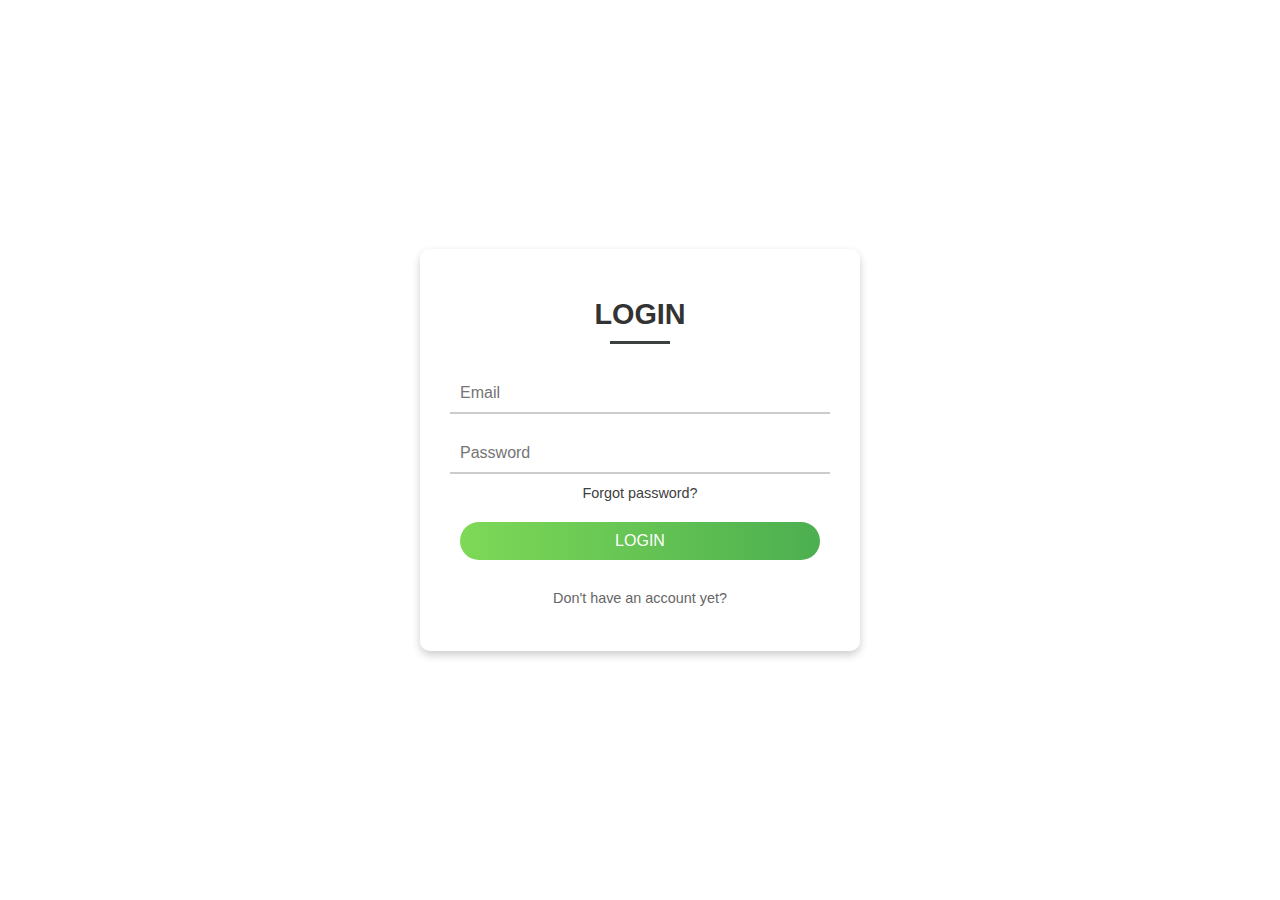
==== FormLogin.html @ d4ec2269 "Add files via upload" ====
<!DOCTYPE html>
<html lang="en">
<head>
    <meta charset="UTF-8">
    <meta name="viewport" content="width=device-width, initial-scale=1.0">
    <title>Login Form</title>
    <style>
        /* Mengatur latar belakang halaman */
        body {
            margin: 0;
            padding: 0;
            font-family: Arial, sans-serif;
            background-image: url('gambar/p1.png'); /* Pastikan path file gambar benar */
            background-size: cover;
            background-position: center;
            background-repeat: no-repeat;
            height: 100vh;
            display: flex;
            justify-content: center;
            align-items: center;
        }

        /* Container form login */
        .login-container {
            background: rgba(255, 255, 255, 0.5); /* Warna putih transparan */
            width: 400px;
            padding: 30px 20px;
            border-radius: 10px;
            box-shadow: 0 4px 8px rgba(0, 0, 0, 0.2); /* Bayangan */
            text-align: center;
        }

        /* Judul login */
        .login-container h1 {
            font-size: 1.8rem;
            margin-bottom: 20px;
            position: relative;
            color: #333;
        }

        .login-container h1::after {
            content: '';
            display: block;
            width: 60px;
            height: 3px;
            background: #3d413e;
            margin: 10px auto 0;
        }

        /* Input form */
        .login-container input {
            width: 90%;
            padding: 10px;
            margin: 10px 0;
            border: none;
            border-bottom: 2px solid #ccc;
            outline: none;
            font-size: 1rem;
            transition: 0.3s;
        }

        .login-container input:focus {
            border-bottom: 2px solid #768079;
        }

        /* Link tambahan */
        .login-container a {
            text-decoration: none;
            font-size: 0.9rem;
            color: #3d413e;
            transition: 0.3s;
        }

        .login-container a:hover {
            color: #768079;
        }

        /* Tombol login */
        .login-container button {
            background: linear-gradient(to right, #7ed957, #4caf50);
            border: none;
            color: #fff;
            padding: 10px 20px;
            font-size: 1rem;
            border-radius: 25px;
            cursor: pointer;
            transition: 0.3s;
            width: 90%;
            margin: 20px 0;
        }

        .login-container button:hover {
            background: linear-gradient(to right, #6dc94e, #3ba344);
            box-shadow: 0 4px 8px rgba(0, 0, 0, 0.3);
        }

        /* Teks bawah form */
        .login-container p {
            font-size: 0.9rem;
            color: #666;
            margin-top: 10px;
        }
    </style>
</head>
<body>
    <div class="login-container">
        <h1>LOGIN</h1>
        <form>
            <input type="email" placeholder="Email" required>
            <input type="password" placeholder="Password" required>
            <a href="#">Forgot password?</a>
            <button type="submit">LOGIN</button>
        </form>
        <p>Don't have an account yet?</p>
    </div>
</body>
</html>
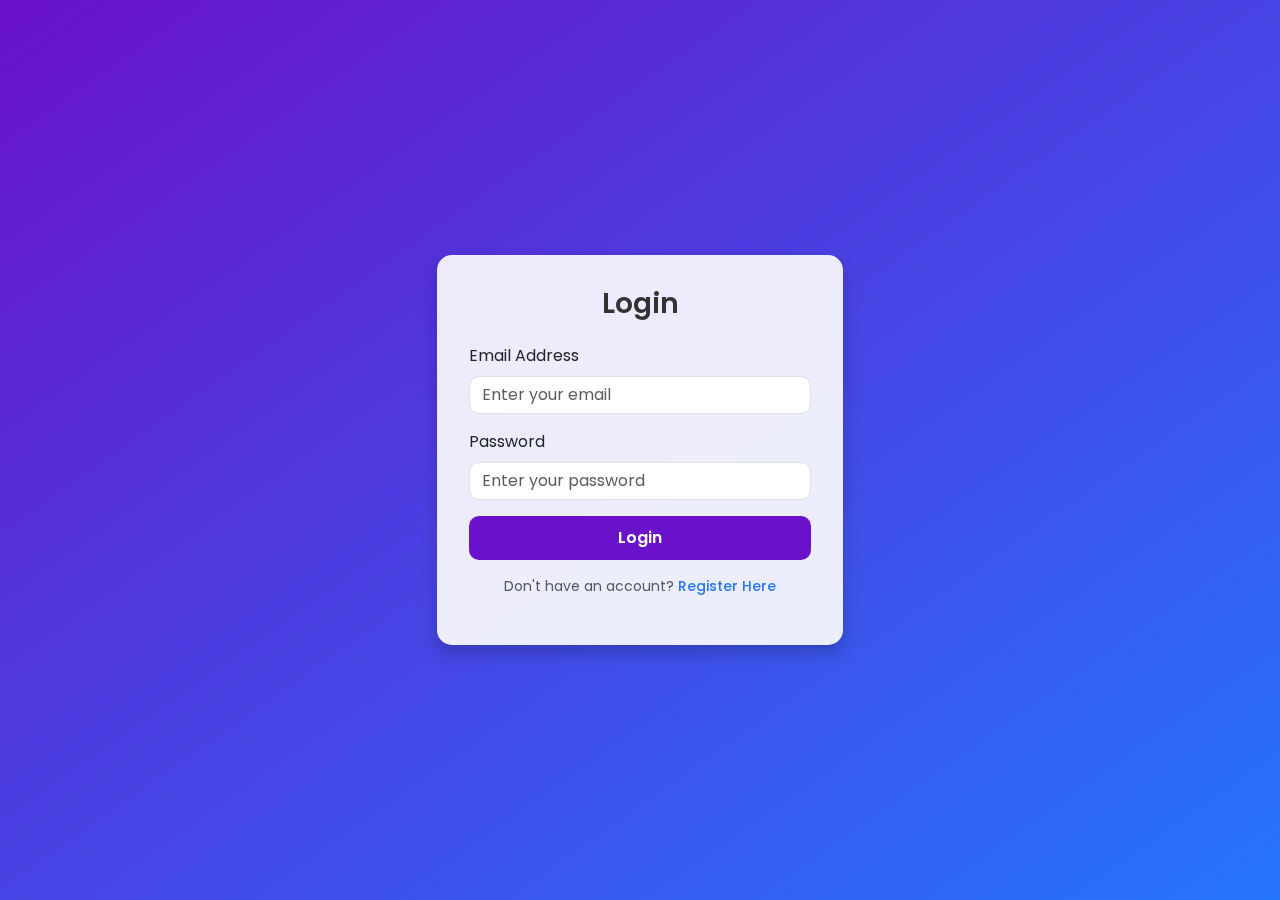
==== commit 295812af: "testing" ====
--- a/FormLogin.html
+++ b/FormLogin.html
@@ -4,114 +4,94 @@
     <meta charset="UTF-8">
     <meta name="viewport" content="width=device-width, initial-scale=1.0">
     <title>Login Form</title>
+    <link rel="stylesheet" href="https://cdnjs.cloudflare.com/ajax/libs/bootstrap/5.3.0/css/bootstrap.min.css">
+    <link href="https://fonts.googleapis.com/css2?family=Poppins:wght@300;400;600&display=swap" rel="stylesheet">
     <style>
-        /* Mengatur latar belakang halaman */
-        body {
+        /* General Styles */
+        body, html {
+            height: 100%;
             margin: 0;
-            padding: 0;
-            font-family: Arial, sans-serif;
-            background-image: url('gambar/p1.png'); /* Pastikan path file gambar benar */
-            background-size: cover;
-            background-position: center;
-            background-repeat: no-repeat;
-            height: 100vh;
+            font-family: 'Poppins', sans-serif;
+        }
+
+        /* Background Styling */
+        .background {
+            background: linear-gradient(to bottom right, #6a11cb, #2575fc);
+            height: 100%;
             display: flex;
             justify-content: center;
             align-items: center;
         }
 
-        /* Container form login */
-        .login-container {
-            background: rgba(255, 255, 255, 0.5); /* Warna putih transparan */
-            width: 400px;
-            padding: 30px 20px;
-            border-radius: 10px;
-            box-shadow: 0 4px 8px rgba(0, 0, 0, 0.2); /* Bayangan */
-            text-align: center;
+        /* Card Styling */
+        .login-card {
+            background: rgba(255, 255, 255, 0.9);
+            backdrop-filter: blur(10px);
+            padding: 2rem;
+            border-radius: 15px;
+            box-shadow: 0 8px 16px rgba(0, 0, 0, 0.2);
         }
 
-        /* Judul login */
-        .login-container h1 {
-            font-size: 1.8rem;
-            margin-bottom: 20px;
-            position: relative;
+        .login-card h3 {
+            font-weight: 600;
             color: #333;
         }
 
-        .login-container h1::after {
-            content: '';
-            display: block;
-            width: 60px;
-            height: 3px;
-            background: #3d413e;
-            margin: 10px auto 0;
+        .form-control {
+            border-radius: 10px;
         }
 
-        /* Input form */
-        .login-container input {
-            width: 90%;
-            padding: 10px;
-            margin: 10px 0;
+        .btn-login {
+            background-color: #6a11cb;
             border: none;
-            border-bottom: 2px solid #ccc;
-            outline: none;
-            font-size: 1rem;
-            transition: 0.3s;
+            border-radius: 10px;
+            color: white;
+            padding: 10px 20px;
+            font-weight: 600;
+            transition: all 0.3s ease;
         }
 
-        .login-container input:focus {
-            border-bottom: 2px solid #768079;
+        .btn-login:hover {
+            background-color: #2575fc;
         }
 
-        /* Link tambahan */
-        .login-container a {
-            text-decoration: none;
-            font-size: 0.9rem;
-            color: #3d413e;
-            transition: 0.3s;
+        .form-text {
+            text-align: center;
+            margin-top: 1rem;
         }
 
-        .login-container a:hover {
-            color: #768079;
+        .form-text a {
+            color: #2575fc;
+            font-weight: 500;
+            text-decoration: none;
         }
 
-        /* Tombol login */
-        .login-container button {
-            background: linear-gradient(to right, #7ed957, #4caf50);
-            border: none;
-            color: #fff;
-            padding: 10px 20px;
-            font-size: 1rem;
-            border-radius: 25px;
-            cursor: pointer;
-            transition: 0.3s;
-            width: 90%;
-            margin: 20px 0;
-        }
-
-        .login-container button:hover {
-            background: linear-gradient(to right, #6dc94e, #3ba344);
-            box-shadow: 0 4px 8px rgba(0, 0, 0, 0.3);
-        }
-
-        /* Teks bawah form */
-        .login-container p {
-            font-size: 0.9rem;
-            color: #666;
-            margin-top: 10px;
+        .form-text a:hover {
+            text-decoration: underline;
         }
     </style>
 </head>
 <body>
-    <div class="login-container">
-        <h1>LOGIN</h1>
-        <form>
-            <input type="email" placeholder="Email" required>
-            <input type="password" placeholder="Password" required>
-            <a href="#">Forgot password?</a>
-            <button type="submit">LOGIN</button>
-        </form>
-        <p>Don't have an account yet?</p>
+    <div class="background">
+        <div class="login-card">
+            <h3 class="text-center mb-4">Login</h3>
+            <form>
+                <div class="mb-3">
+                    <label for="email" class="form-label">Email Address</label>
+                    <input type="email" class="form-control" id="email" placeholder="Enter your email" required>
+                </div>
+                <div class="mb-3">
+                    <label for="password" class="form-label">Password</label>
+                    <input type="password" class="form-control" id="password" placeholder="Enter your password" required>
+                </div>
+                <button type="submit" class="btn btn-login w-100">Login</button>
+                <p class="form-text">
+                    Don't have an account? <a href="#">Register Here</a>
+                </p>
+            </form>
+        </div>
     </div>
+
+    <script src="https://cdnjs.cloudflare.com/ajax/libs/bootstrap/5.3.0/js/bootstrap.bundle.min.js"></script>
 </body>
 </html>
